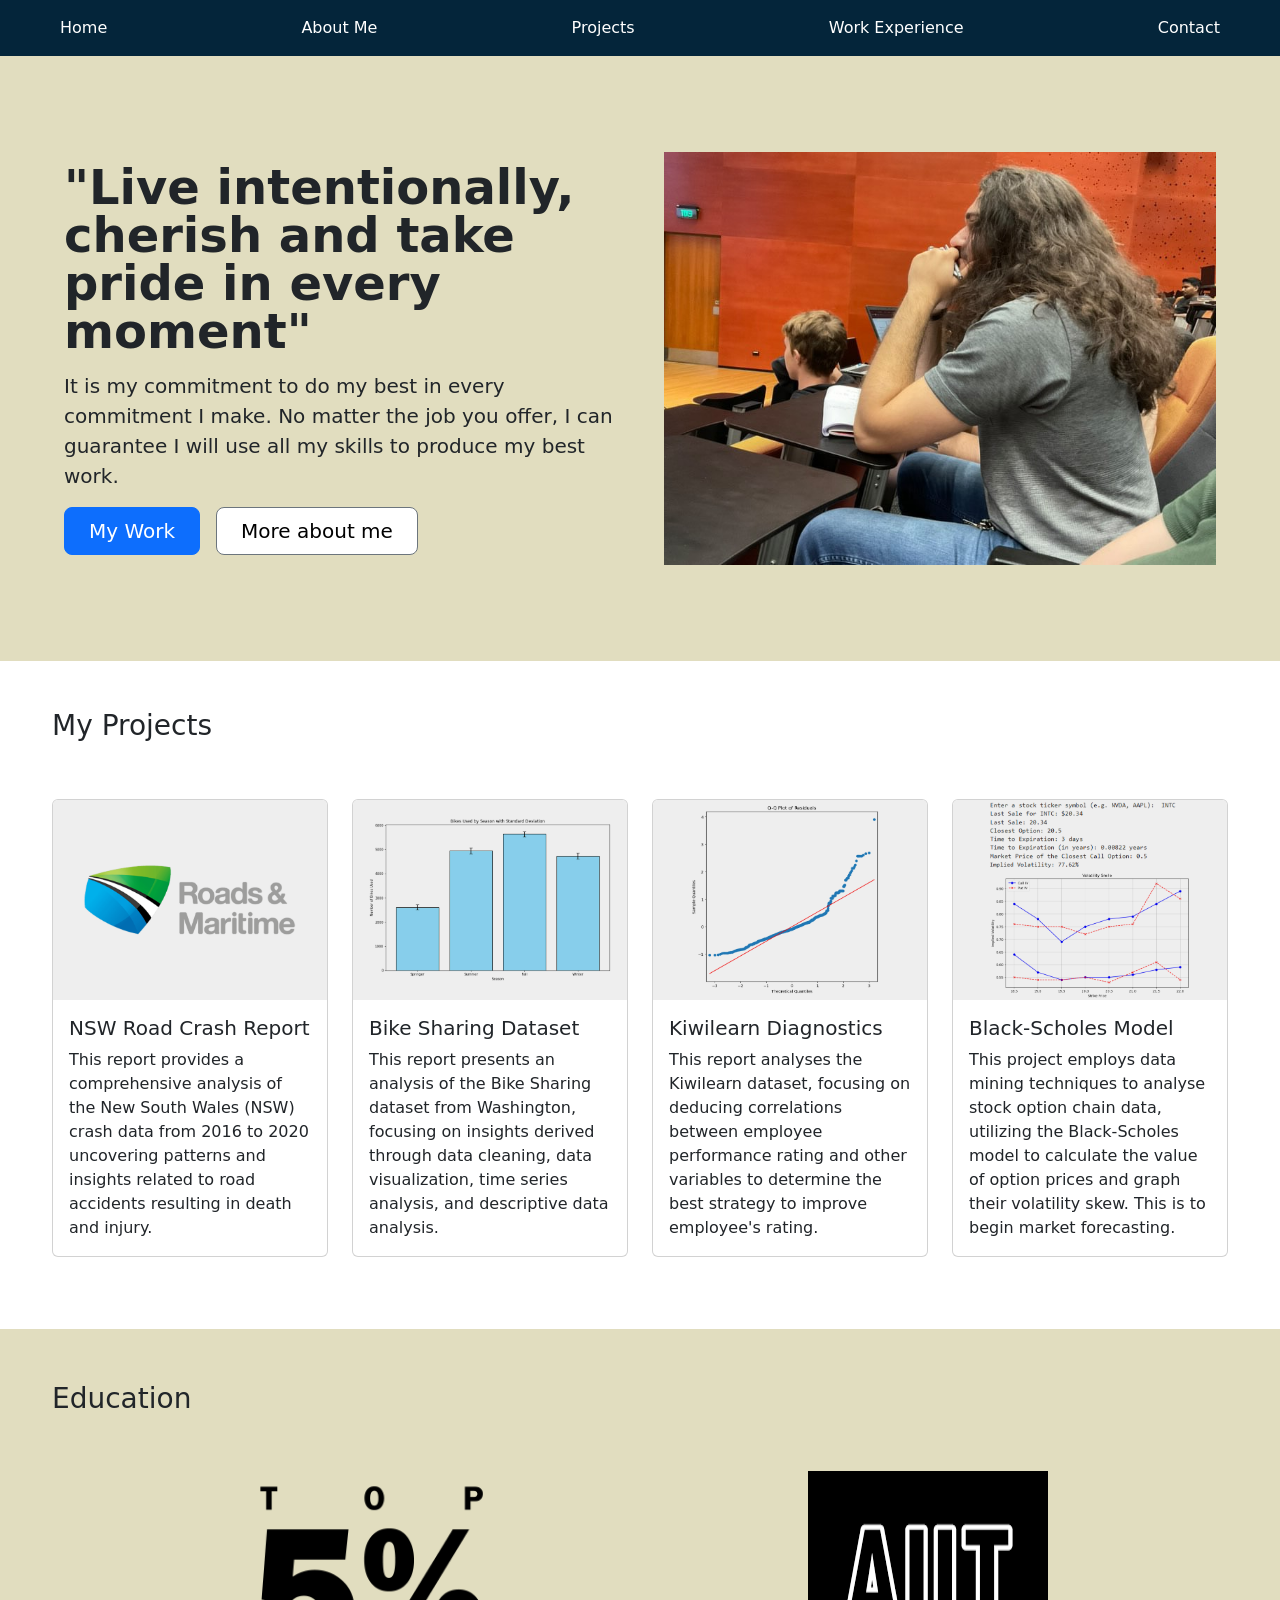
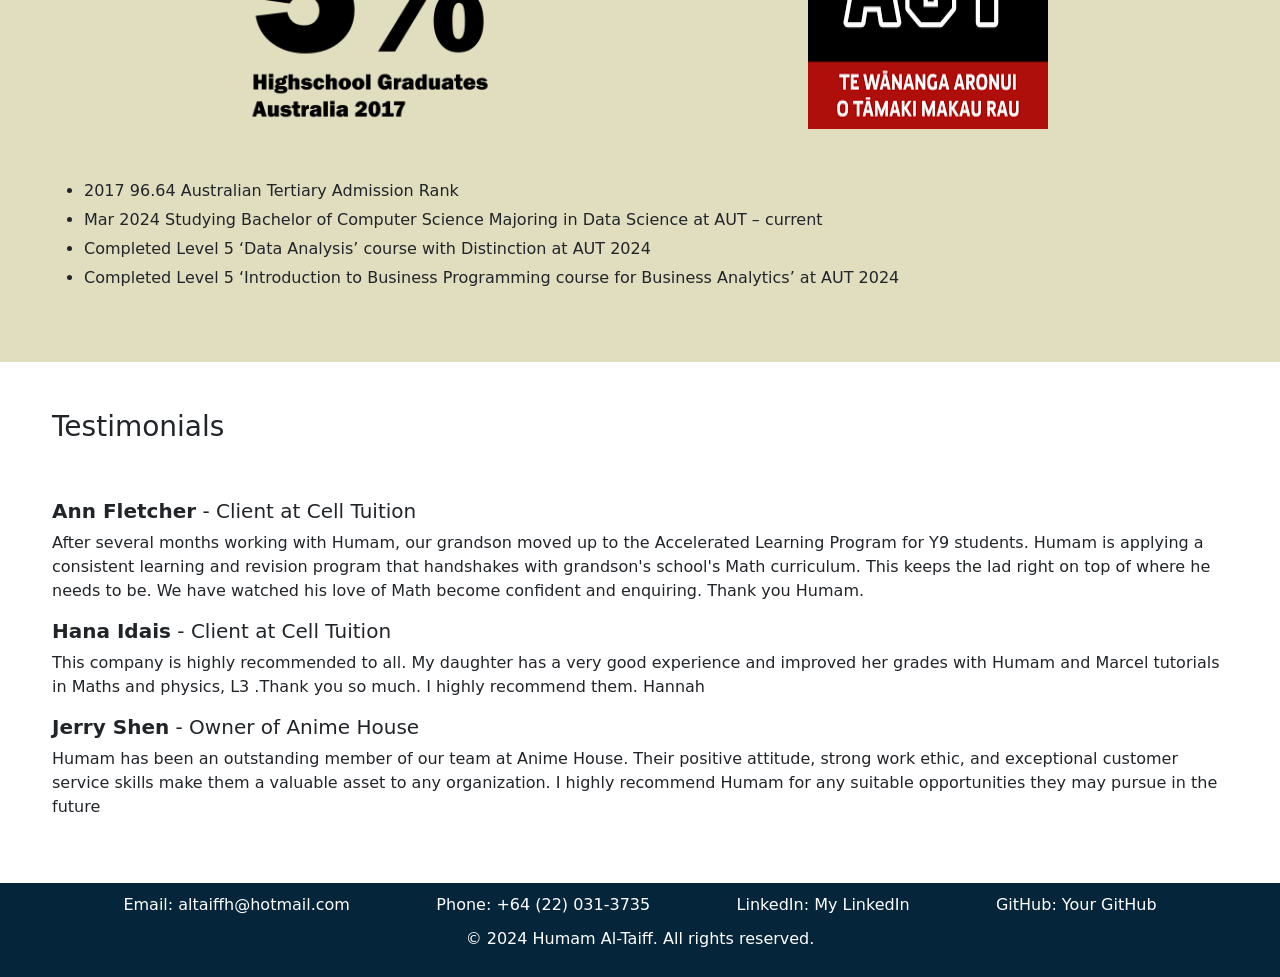
==== index.html @ 02059a43 "Adding Files for Portfolio Web Page" ====
<!DOCTYPE html>
<html>
<head>
    <link rel="stylesheet" href="path/to/bootstrap.css">
    <link href="https://cdn.jsdelivr.net/npm/bootstrap@5.3.0-alpha1/dist/css/bootstrap.min.css" rel="stylesheet">    
    <link rel="stylesheet" href="https://cdn.jsdelivr.net/npm/bootstrap@4.3.1/dist/css/bootstrap.min.css" 
    integrity="sha384-ggOyR0iXCbMQv3Xipma34MD+dH/1fQ784/j6cY/iJTQUOhcWr7x9JvoRxT2MZw1T" crossorigin="anonymous">
    <link href="https://cdn.jsdelivr.net/npm/bootstrap@5.3.0-alpha1/dist/css/bootstrap.min.css" rel="stylesheet">
    <link rel="stylesheet" href="style.css">
    <meta charset="UTF-8" />
    <script src="https://code.jquery.com/jquery-3.3.1.slim.min.js" 
    integrity="sha384-q8i/X+965DzO0rT7abK41JStQIAqVgRVzpbzo5smXKp4YfRvH+8abtTE1Pi6jizo" crossorigin="anonymous">
    </script>
    <script src="https://cdn.jsdelivr.net/npm/popper.js@1.14.7/dist/umd/popper.min.js" 
    integrity="sha384-UO2eT0CpHqdSJQ6hJty5KVphtPhzWj9WO1clHTMGa3JDZwrnQq4sF86dIHNDz0W1" crossorigin="anonymous">
    </script>
    <script src="https://cdn.jsdelivr.net/npm/bootstrap@4.3.1/dist/js/bootstrap.min.js" 
    integrity="sha384-JjSmVgyd0p3pXB1rRibZUAYoIIy6OrQ6VrjIEaFf/nJGzIxFDsf4x0xIM+B07jRM" crossorigin="anonymous">
    </script>
    <style>
      a {
          text-decoration: none;  
          color: inherit;         
      }
      a:hover {
          color: #007bff;         
          text-decoration: none;  
      }

      
  </style>
    <title>Humam Al-Taiff Data Analysis Portfolio</title>
</head>
<body>
    <div id="navbar-placeholder"></div>

    <script>
        fetch('navbar.html')
          .then(response => response.text())  
          .then(data => {
            document.getElementById('navbar-placeholder').innerHTML = data;  
          })
          .catch(error => {
            console.error('There was a problem with the fetch operation:', error);
          });
      </script>      

    <!-- Hero Section -->
     <div class="full-width-section" style="background-color: #e1ddbf;">
      <div class="container col-xxl-8 px-4 py-5">
        <div class="row flex-lg-row-reverse align-items-center g-5 py-5">
          <div class="col-10 col-sm-8 col-lg-6">
            <img src="imgs\me.jpg" class="d-block mx-lg-auto img-fluid" alt="Humam_Al-Taiff" width="700" height="500" loading="lazy">
          </div>
          <div class="col-lg-6">
            <h1 class="display-5 fw-bold lh-1 mb-3">"Live intentionally, cherish and take pride in every moment"</h1>
            <p class="lead">It is my commitment to do my best in every commitment I make. No matter the job you offer, I can guarantee I will use all my skills to produce my best work.</p>
            <div class="d-flex gap-2 justify-content-md-start">
                <button type="button" class="btn btn-primary btn-lg px-4 me-md-2">My Work</button>
                <a href="About Page.html">
                <button type="button" class="btn btn-outline-secondary btn-lg px-4" style="background-color: #ffffff; color: black;" >More about me</button>
                    </a>
              </div>  
          </div>
        </div>
      </div>
    </div>
      <style>
       
        .card-img-top {
            width: 100%;      
            height: 200px;    
            object-fit: cover;
        }
    </style>
    
        <!-- Gallery -->
    <div class="container mt-5 mb-5">
      <div class="row">
        <div class="col-12 mb-5">
          <h3>My Projects</h3>
        </div>
      </div>
        <div class="row">
            <!-- Card 1 -->
            <div class="col-md-3 mb-4">
                <div class="card">
                    <a href="NSW Road Crash Report.html">
                    <img src="imgs\NSW-Roads-Maritime-Services-Logo.png" class="card-img-top" alt=NSW-Roads_Maritime_Services_Logo>
                    </a>
                    <div class="card-body">
                        <a href="NSW Road Crash Report.html">
                        <h5 class="card-title">NSW Road Crash Report</h5>
                        </a>
                        <p class="card-text">This report provides a comprehensive analysis of the New South Wales (NSW) crash data
                             from 2016 to 2020 uncovering patterns and insights related to road accidents resulting in death and injury. </p>
                    </div>
                </div>
            </div>
            <!-- Card 2 -->
            <div class="col-md-3 mb-4">
                <div class="card">
                  <a href="Bike Sharing Dataset.html">
                    <img src="imgs\Bike Sharing Dataset Diagnostics-Fitted.png" class="card-img-top" alt="Bikesharing-dataset">
                  </a>
                    <div class="card-body">
                      <a href="Bike Sharing Dataset.html">
                        <h5 class="card-title">Bike Sharing Dataset</h5>
                      </a>
                        <p class="card-text">This report presents an analysis of the Bike Sharing dataset from Washington, 
                            focusing on insights derived through data cleaning, data visualization, time series analysis, and descriptive data analysis. </p>
                    </div>
                </div>
            </div>
            <!-- Card 3 -->
            <div class="col-md-3 mb-4">
                <div class="card">
                  <a href="Kiwilearn Diagnostics.html">
                    <img src="imgs\Kiwilearn-thumbnail.png" class="card-img-top" alt="Kiwilearn_Regression_Line">
                  </a>
                    <div class="card-body">
                      <a href="Kiwilearn Diagnostics.html">
                        <h5 class="card-title">Kiwilearn Diagnostics</h5>
                      </a>
                        <p class="card-text">This report analyses the Kiwilearn dataset, focusing on deducing correlations between 
                            employee performance rating and other variables to determine the best strategy to improve employee's rating.</p>
                    </div>
                </div>
            </div>
            <!-- Card 4 -->
            <div class="col-md-3 mb-4">
                <div class="card">
                    <a href="Black_Scholes Model.html">
                    <img src="imgs\BSM thumbnail.png" class="card-img-top" alt="Black_Scholes_Model_Calculator_Thumbnail">
                    </a>
                    <div class="card-body">
                        <a href="Black_Scholes Model.html">
                        <h5 class="card-title">Black-Scholes Model</h5>
                        </a>
                        <p class="card-text">This project employs data mining techniques to analyse stock option chain data, 
                            utilizing the Black-Scholes model to calculate the value of option prices and graph their volatility skew. This is to begin market forecasting.</p>
                    </div>
                </div>
            </div>
        </div>
    </div>
    <div>
        <div>
        </div>
    </div>
    <div class="full-width-section" style="background-color: #e1ddbf; padding-top: 5px; padding-bottom: 5px;">
    <div class="container mt-5 mb-5 ">
        <div class="row mb-3 mt-10">
          <div class="col-12 text-start">
            <h3>Education</h3>
          </div>
        </div>
        <div class="row m-5">
            <div class="col-md-6 d-flex justify-content-center">
              <img src="imgs\Achievement-1.png" class="square-image w-50" alt="Top 5% in Australia Highschool Achievement 2017">
            </div>
            <div class="col-md-6 d-flex justify-content-center pl-5">
              <img src="imgs\AUT_Logo.png" class="square-image w-50" alt="AUT_logo">
            </div>
          </div>
        <div class="row mt-5 mb-5">
          <div class="col-12">
            <ul style="line-height: 1.8;">
              <li>2017 96.64 Australian Tertiary Admission Rank</li>
              <li>Mar 2024 Studying Bachelor of Computer Science Majoring in Data Science at AUT – current</li>
              <li>Completed Level 5 ‘Data Analysis’ course with Distinction at AUT 2024 </li>
              <li>Completed Level 5 ‘Introduction to Business Programming course for Business Analytics’ at AUT 2024 </li>
            </ul>
          </div>
        </div>
      </div>
      </div>
      <div class="container mt-5 mb-5 ">
        <div class="row mt-5 mb-5">
          <div class="col-12">
            <h3>Testimonials</h3>
          </div>
        </div>
        <div class="row">
            <div class="col-12">
              <h5><b>Ann Fletcher</b> - Client at Cell Tuition</h5>
              <p>After several months working with Humam, our grandson moved up to the Accelerated Learning 
                Program for Y9 students.  Humam is applying a consistent learning and revision program that 
                handshakes with grandson's school's Math curriculum.  This keeps the lad right on top of where he needs to be.  
                We have watched his love of Math become confident and enquiring.  Thank you Humam.</p>
            </div>
        </div>
        <div class="row">
          <div class="col-12">
            <h5><b>Hana Idais</b> - Client at Cell Tuition</h5>
            <p>This company is highly recommended to all. 
              My daughter has a very good experience and improved her grades with Humam and Marcel tutorials in Maths and physics, 
              L3 .Thank you so much. I highly recommend them. Hannah</p>
          </div>
        </div>
        <div class="row">
          <div class="col-12">
            <h5><b>Jerry Shen</b> - Owner of Anime House</h5>
            <p>Humam has been an outstanding member of our team at Anime
              House. Their positive attitude, strong work ethic, and exceptional customer
              service skills make them a valuable asset to any organization. I highly
              recommend Humam for any suitable opportunities they may pursue in the
              future</p>
          </div>
        </div>
      </div>
      <script src="https://cdn.jsdelivr.net/npm/bootstrap@5.3.0-alpha1/dist/js/bootstrap.bundle.min.js"></script>
      <div id="footer-placeholder"></div>

      <script src="footer.js"></script>
      <script>

      fetch('footer.html')
        .then(response => {
          if (!response.ok) {
            throw new Error('Network response was not ok');
          }
          return response.text();
        })
        .then(data => {
          document.getElementById('footer-placeholder').innerHTML = data;
        })
        .catch(error => {
          console.error('There was a problem with fetching the footer:', error);
        });
      </script>
</body>
</html>
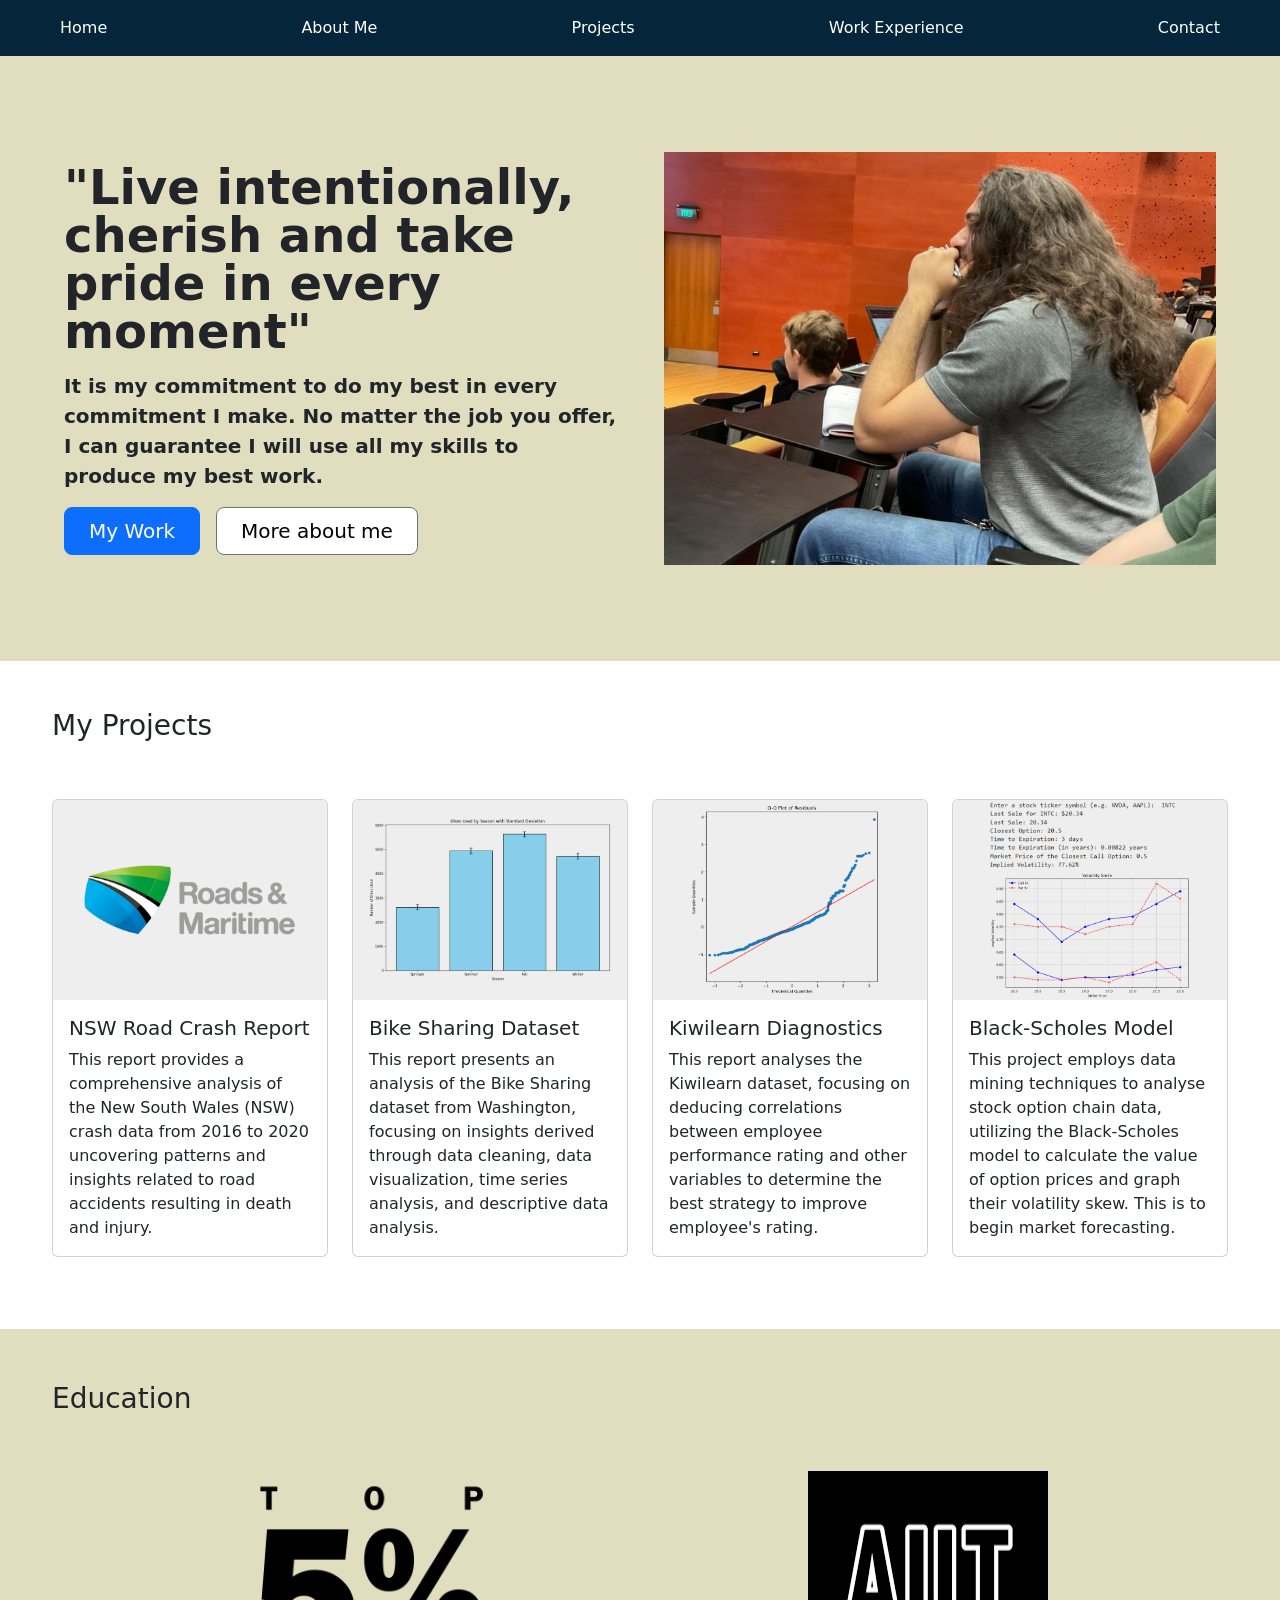
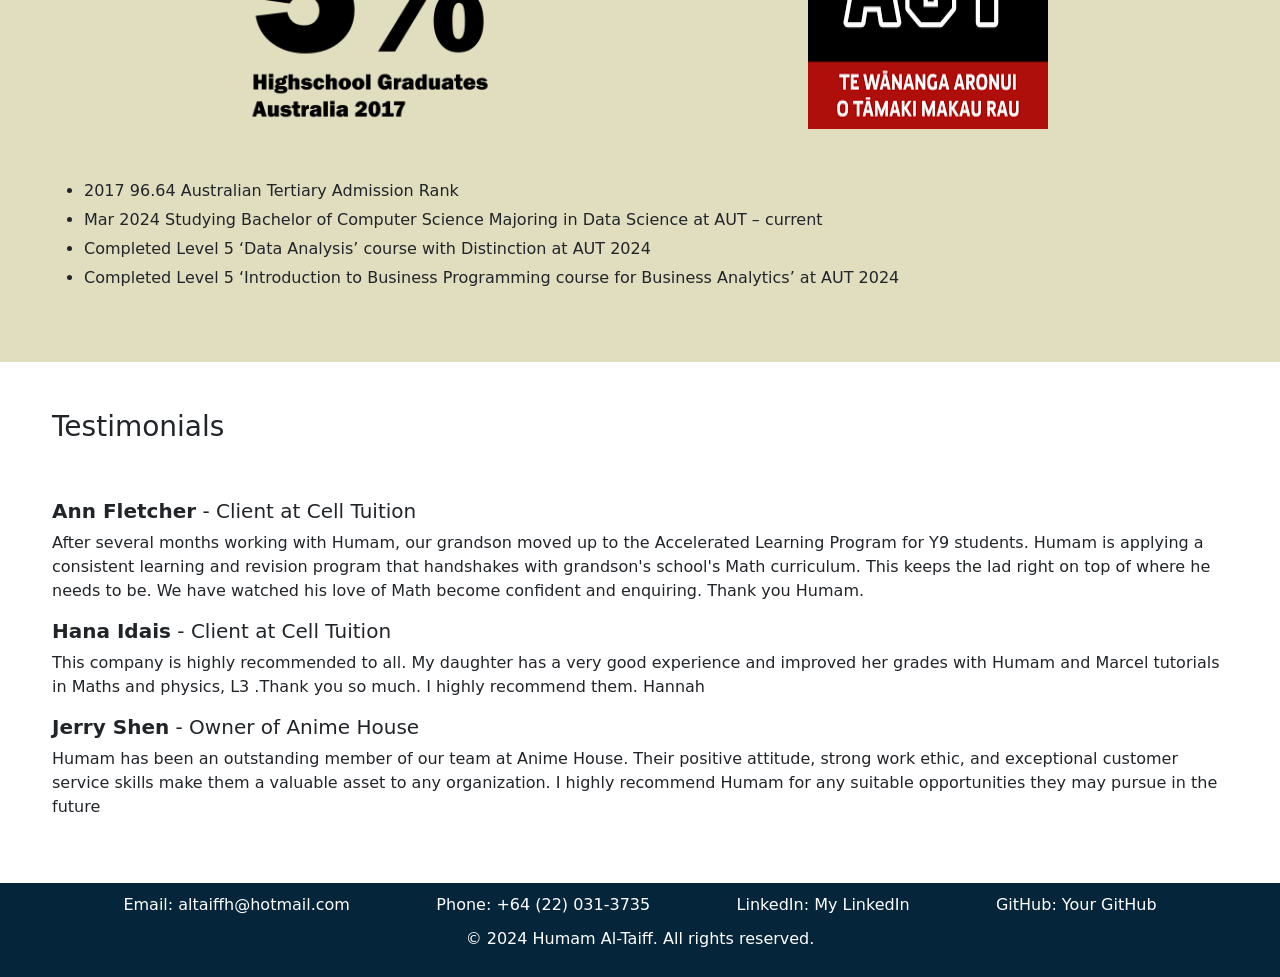
==== commit e79f7320: "index.html" ====
--- a/index.html
+++ b/index.html
@@ -45,7 +45,7 @@
           });
       </script>      
 
-    <!-- Hero Section -->
+    
      <div class="full-width-section" style="background-color: #e1ddbf;">
       <div class="container col-xxl-8 px-4 py-5">
         <div class="row flex-lg-row-reverse align-items-center g-5 py-5">
@@ -54,7 +54,7 @@
           </div>
           <div class="col-lg-6">
             <h1 class="display-5 fw-bold lh-1 mb-3">"Live intentionally, cherish and take pride in every moment"</h1>
-            <p class="lead">It is my commitment to do my best in every commitment I make. No matter the job you offer, I can guarantee I will use all my skills to produce my best work.</p>
+            <p class="lead" style="font-weight: 600;">It is my commitment to do my best in every commitment I make. No matter the job you offer, I can guarantee I will use all my skills to produce my best work.</p>
             <div class="d-flex gap-2 justify-content-md-start">
                 <button type="button" class="btn btn-primary btn-lg px-4 me-md-2">My Work</button>
                 <a href="About Page.html">
@@ -82,7 +82,7 @@
         </div>
       </div>
         <div class="row">
-            <!-- Card 1 -->
+            
             <div class="col-md-3 mb-4">
                 <div class="card">
                     <a href="NSW Road Crash Report.html">
@@ -97,7 +97,7 @@
                     </div>
                 </div>
             </div>
-            <!-- Card 2 -->
+            
             <div class="col-md-3 mb-4">
                 <div class="card">
                   <a href="Bike Sharing Dataset.html">
@@ -112,7 +112,7 @@
                     </div>
                 </div>
             </div>
-            <!-- Card 3 -->
+            
             <div class="col-md-3 mb-4">
                 <div class="card">
                   <a href="Kiwilearn Diagnostics.html">
@@ -127,7 +127,7 @@
                     </div>
                 </div>
             </div>
-            <!-- Card 4 -->
+            
             <div class="col-md-3 mb-4">
                 <div class="card">
                     <a href="Black_Scholes Model.html">
@@ -230,4 +230,4 @@
         });
       </script>
 </body>
-</html>+</html>
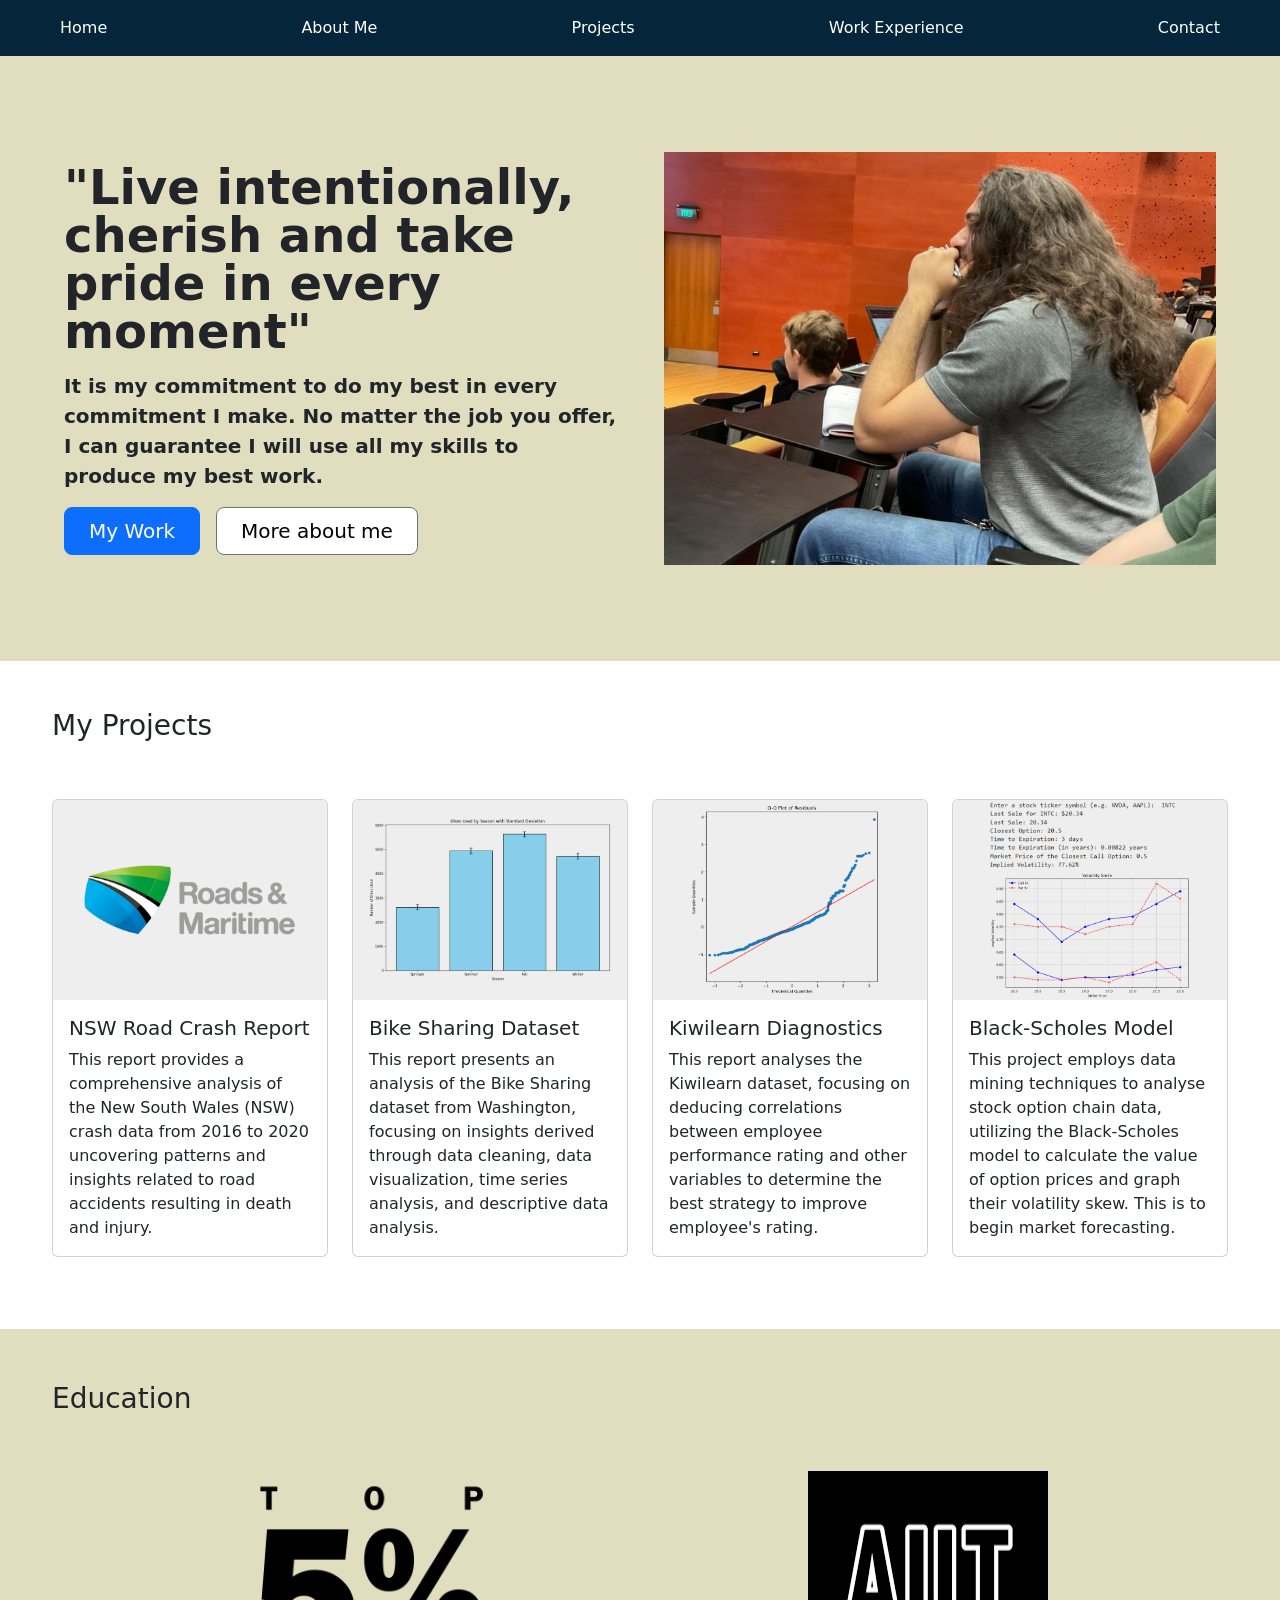
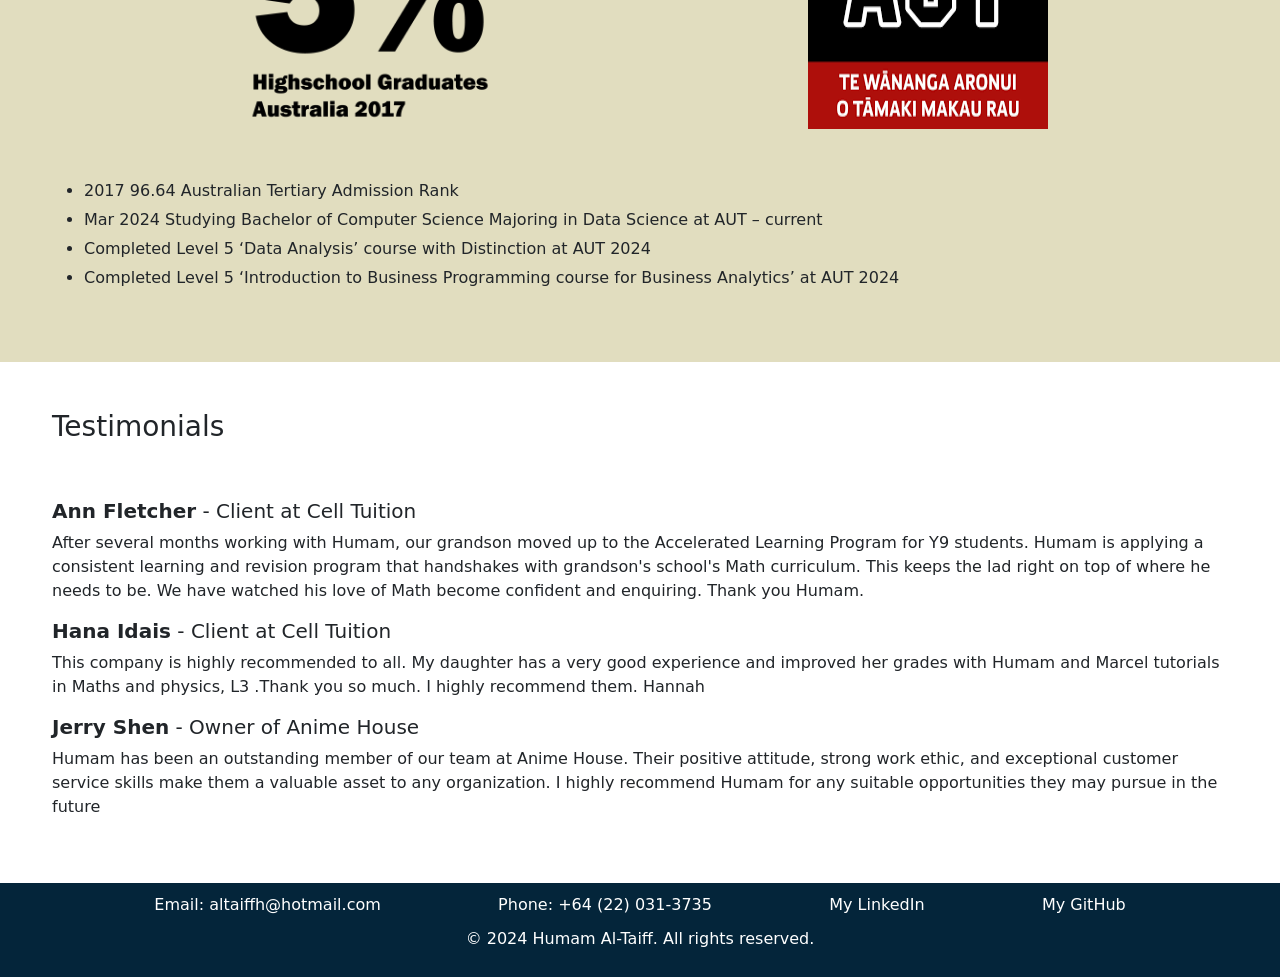
==== commit 96bfbf80: "Update index.html" ====
--- a/index.html
+++ b/index.html
@@ -45,7 +45,7 @@
           });
       </script>      
 
-    
+    <!-- Hero Section -->
      <div class="full-width-section" style="background-color: #e1ddbf;">
       <div class="container col-xxl-8 px-4 py-5">
         <div class="row flex-lg-row-reverse align-items-center g-5 py-5">
@@ -82,7 +82,7 @@
         </div>
       </div>
         <div class="row">
-            
+            <!-- Card 1 -->
             <div class="col-md-3 mb-4">
                 <div class="card">
                     <a href="NSW Road Crash Report.html">
@@ -97,7 +97,7 @@
                     </div>
                 </div>
             </div>
-            
+            <!-- Card 2 -->
             <div class="col-md-3 mb-4">
                 <div class="card">
                   <a href="Bike Sharing Dataset.html">
@@ -112,7 +112,7 @@
                     </div>
                 </div>
             </div>
-            
+            <!-- Card 3 -->
             <div class="col-md-3 mb-4">
                 <div class="card">
                   <a href="Kiwilearn Diagnostics.html">
@@ -127,7 +127,7 @@
                     </div>
                 </div>
             </div>
-            
+            <!-- Card 4 -->
             <div class="col-md-3 mb-4">
                 <div class="card">
                     <a href="Black_Scholes Model.html">
@@ -230,4 +230,4 @@
         });
       </script>
 </body>
-</html>
+</html>
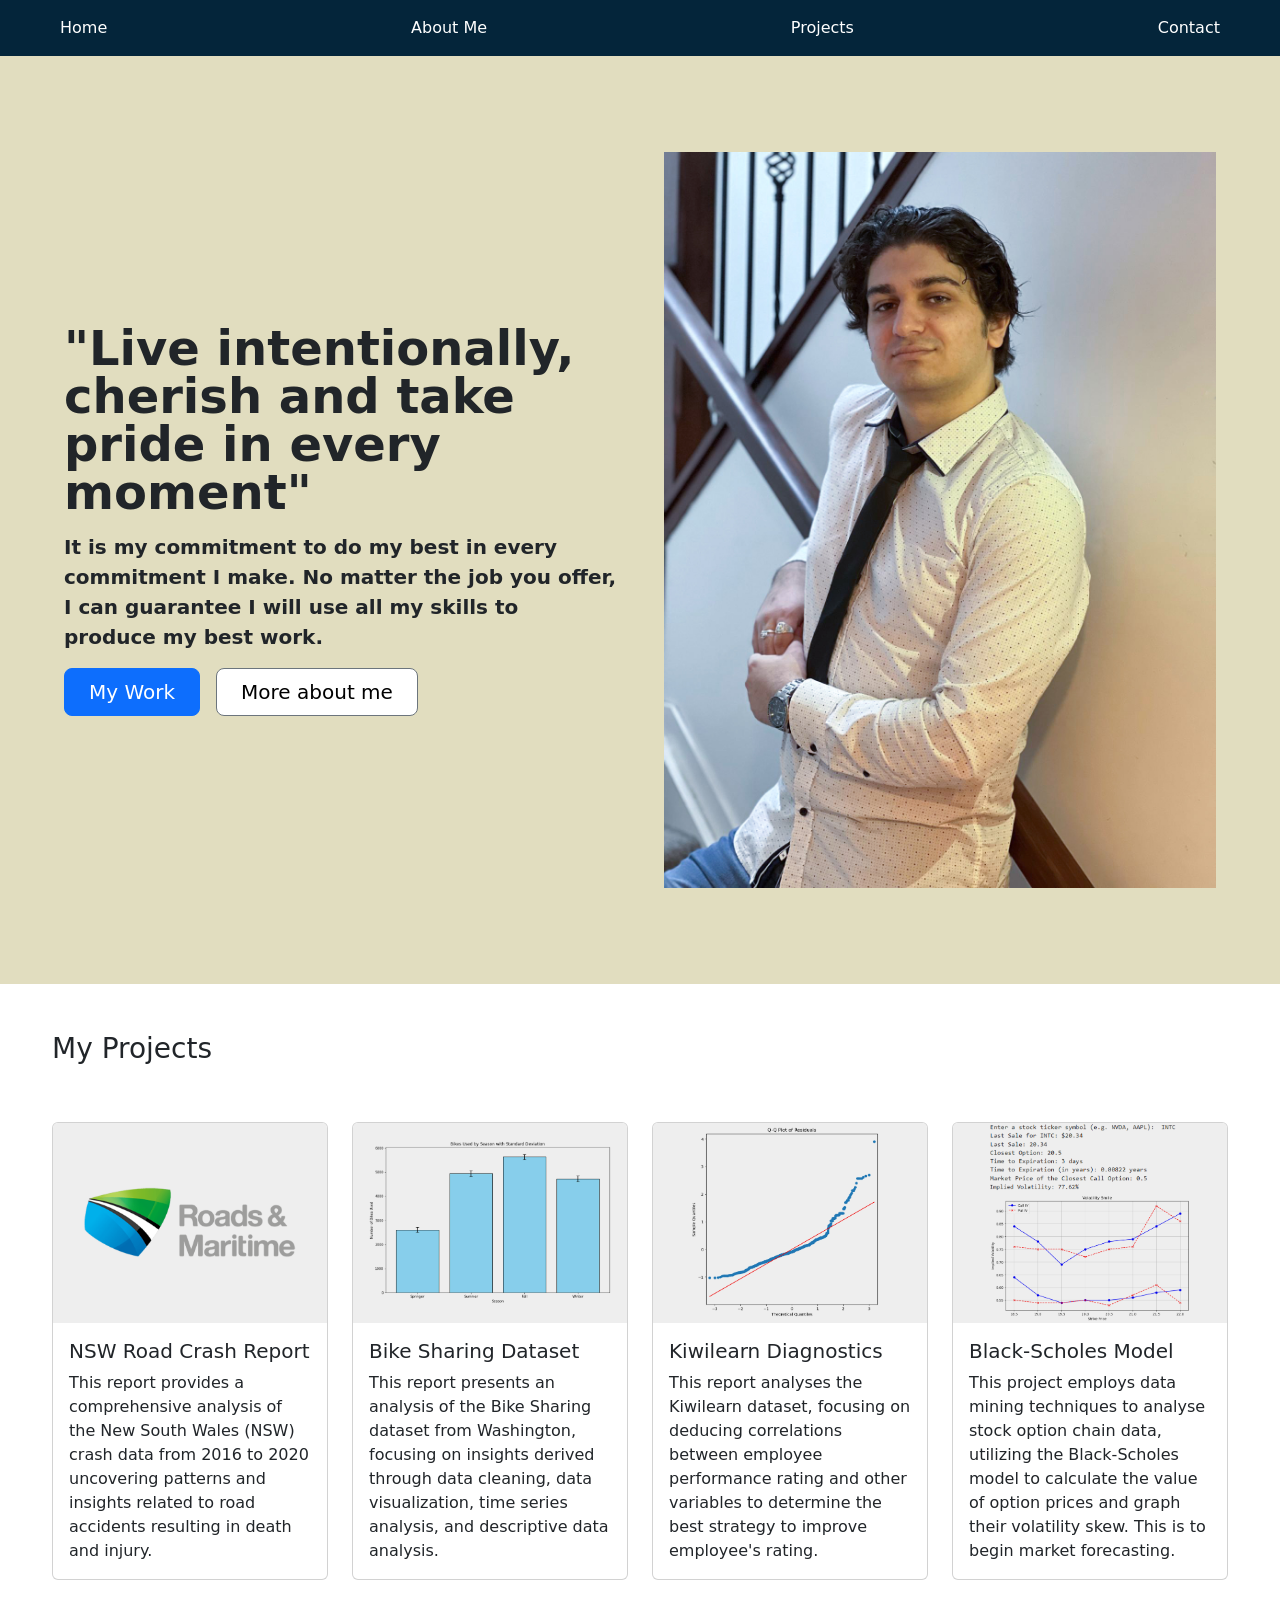
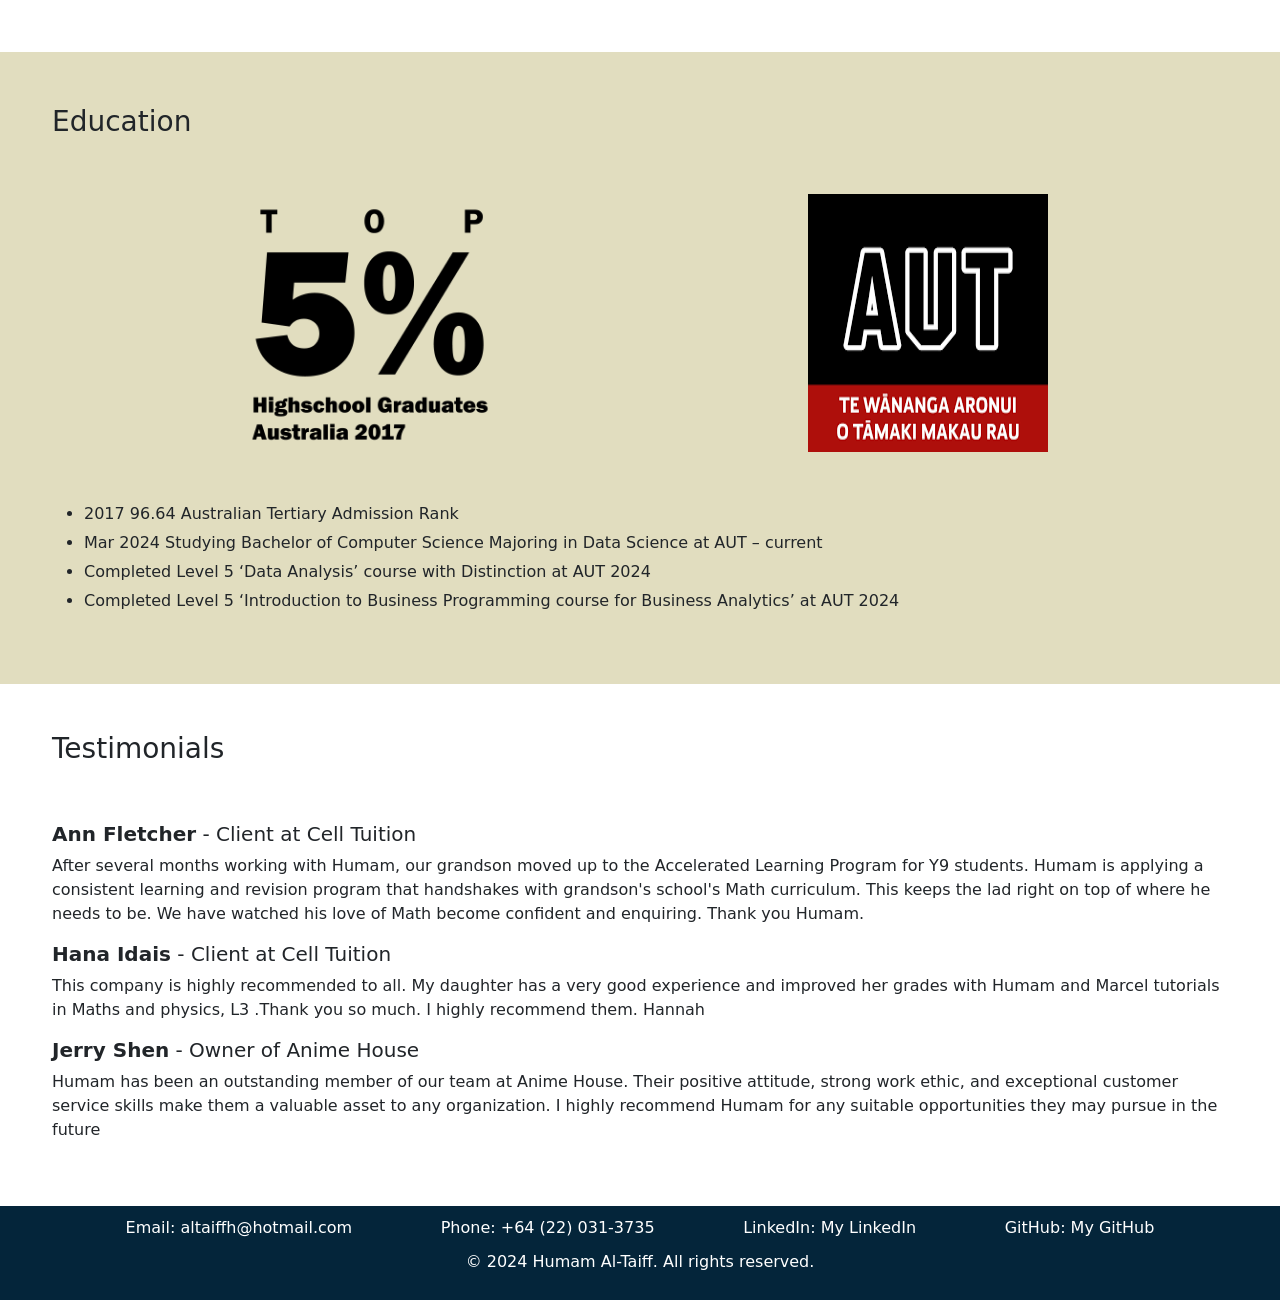
==== commit 76f8bd7e: "Update index.html" ====
--- a/index.html
+++ b/index.html
@@ -50,7 +50,7 @@
       <div class="container col-xxl-8 px-4 py-5">
         <div class="row flex-lg-row-reverse align-items-center g-5 py-5">
           <div class="col-10 col-sm-8 col-lg-6">
-            <img src="imgs\me.jpg" class="d-block mx-lg-auto img-fluid" alt="Humam_Al-Taiff" width="700" height="500" loading="lazy">
+            <img src="2025-1 Edited.jpg" class="d-block mx-lg-auto img-fluid" alt="Humam_Al-Taiff" width="700" height="500" loading="lazy">
           </div>
           <div class="col-lg-6">
             <h1 class="display-5 fw-bold lh-1 mb-3">"Live intentionally, cherish and take pride in every moment"</h1>
@@ -230,4 +230,4 @@
         });
       </script>
 </body>
-</html>+</html>
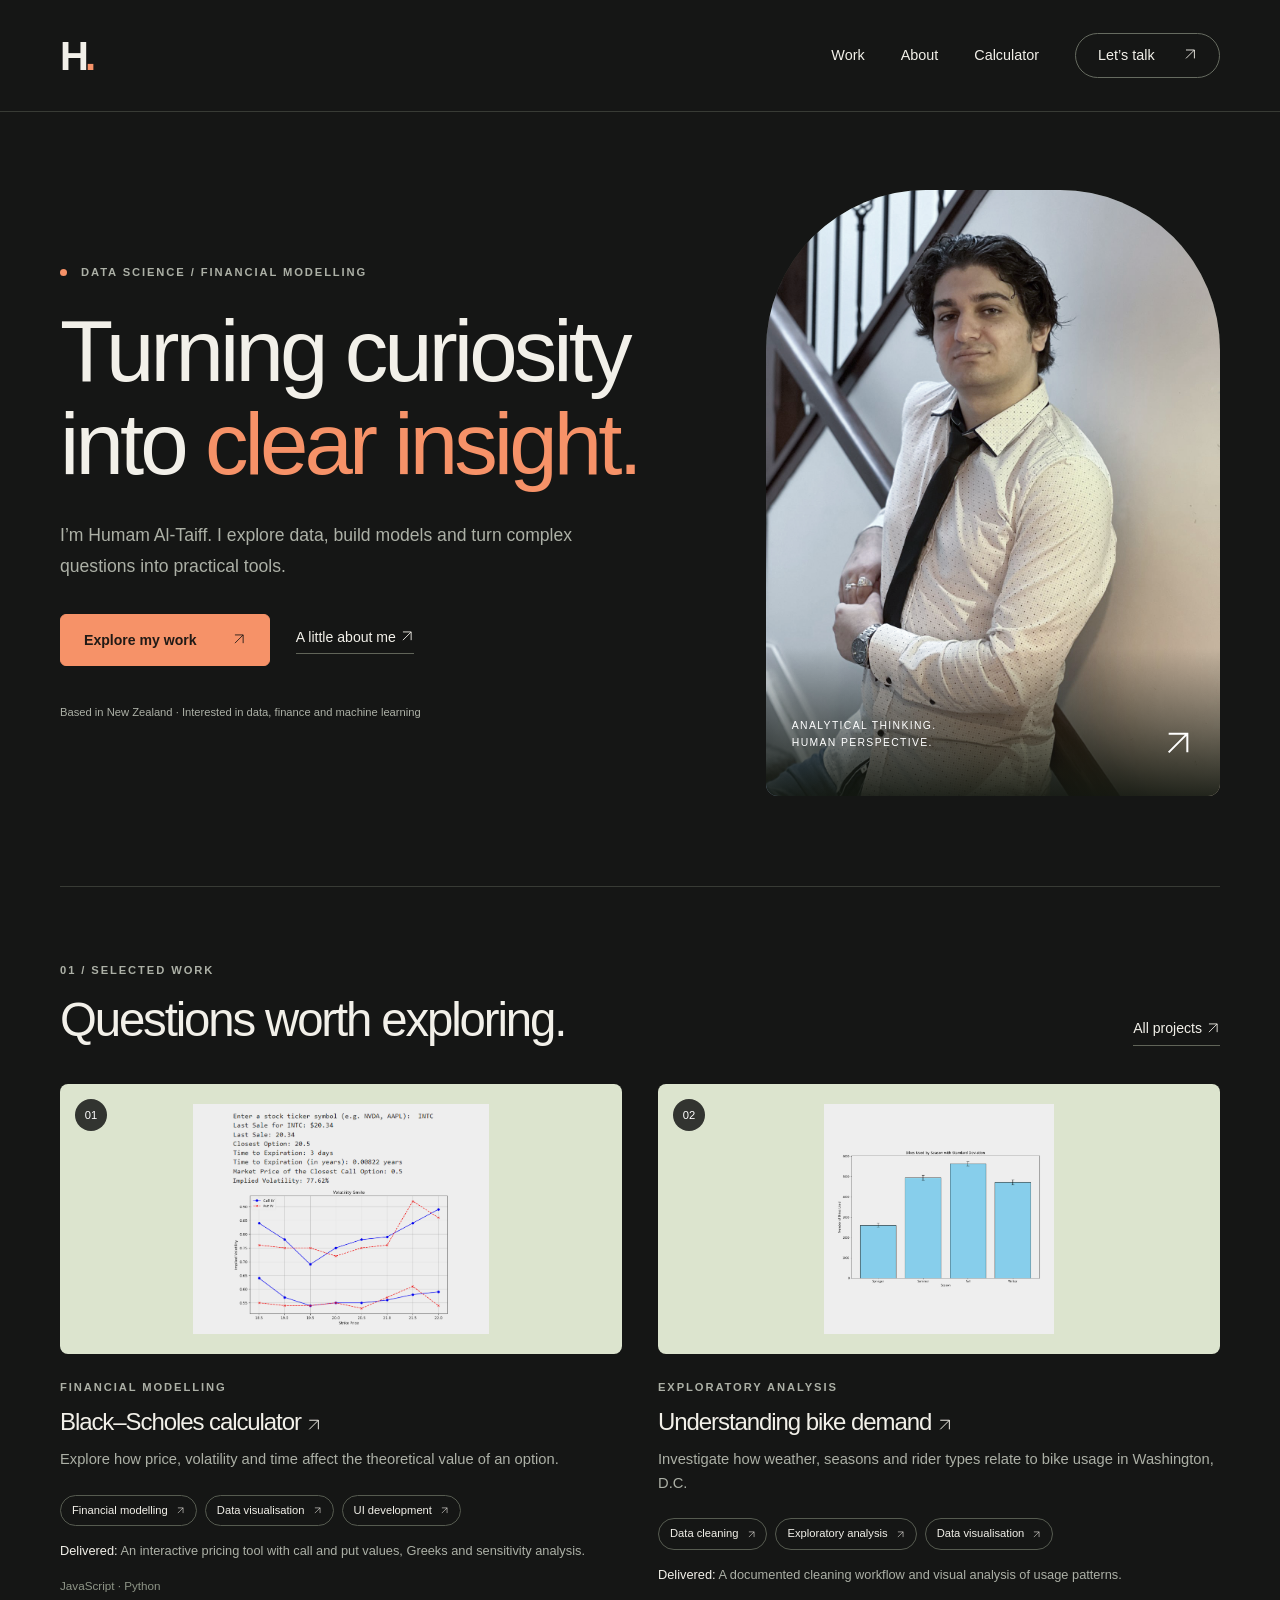
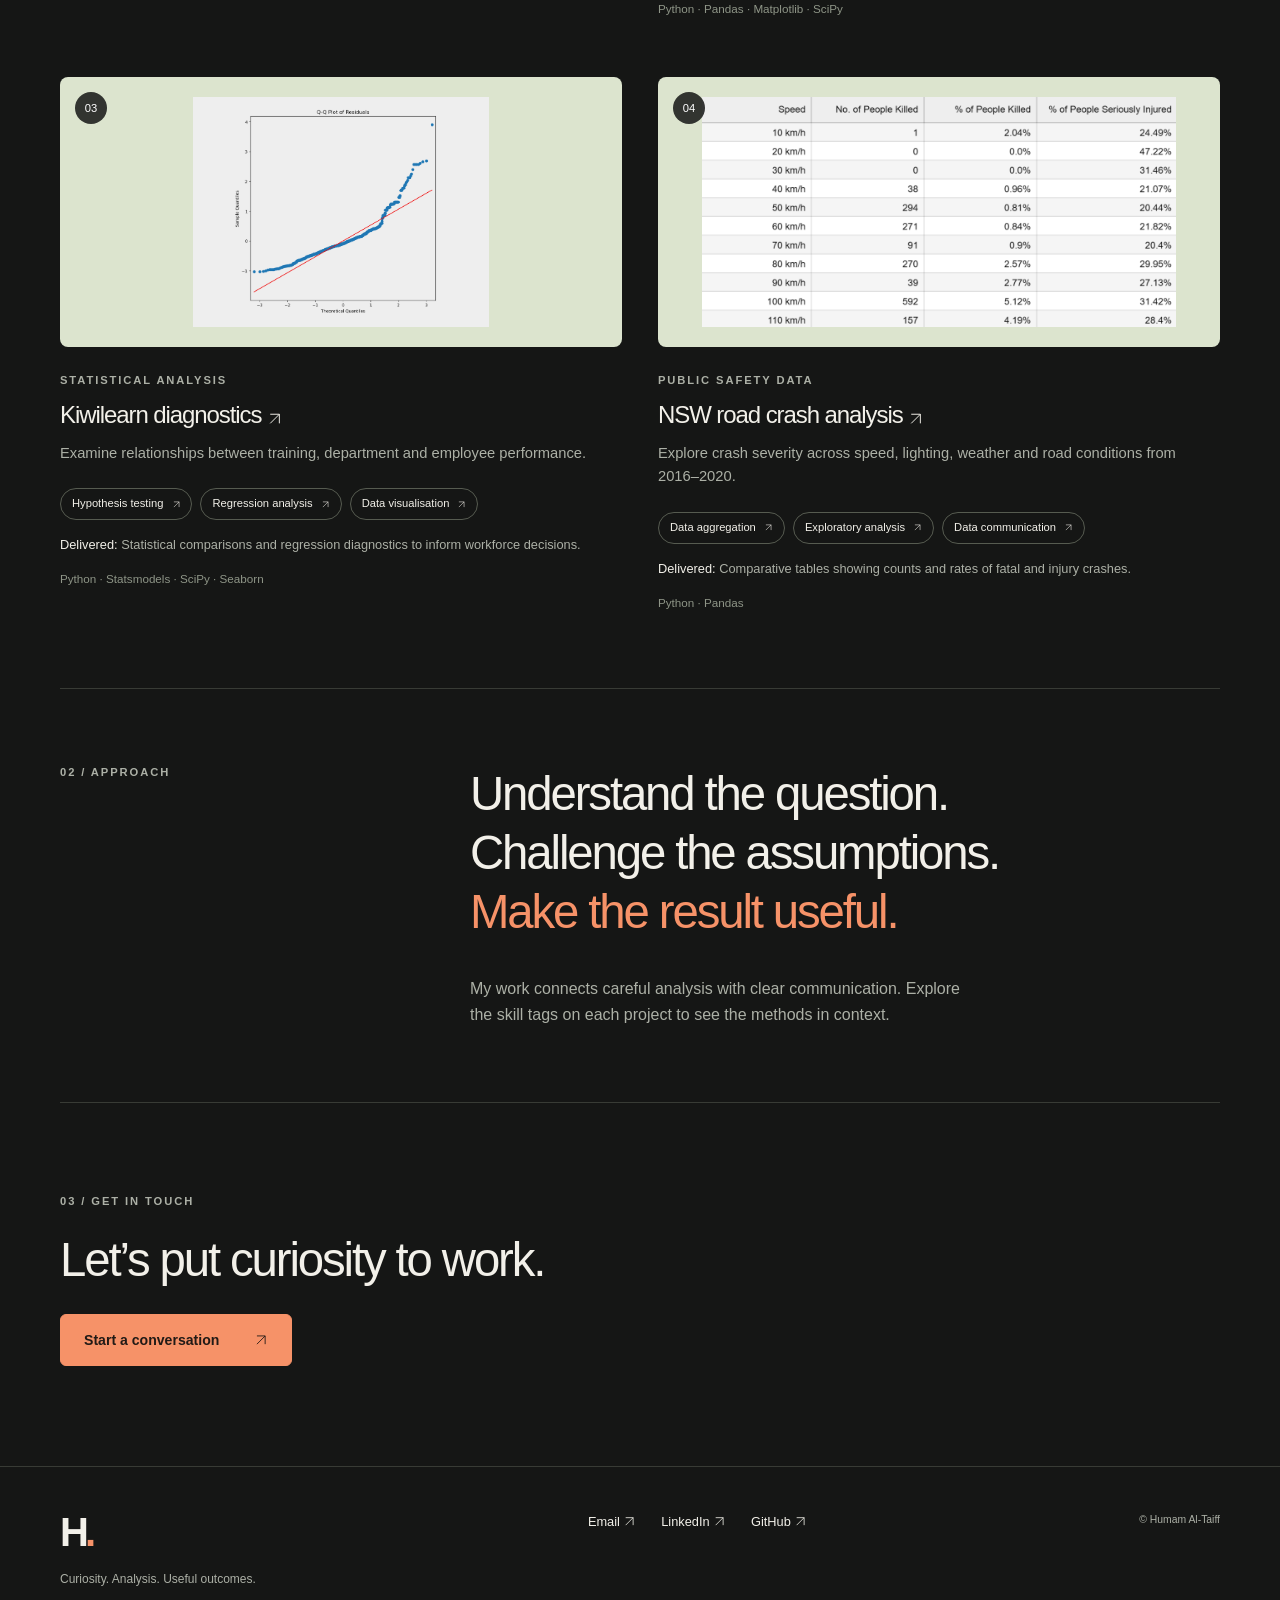
==== commit e6d58e33: "Redesign portfolio and add interactive Black–Scholes calculator" ====
--- a/index.html
+++ b/index.html
@@ -1,233 +1,270 @@
-<!DOCTYPE html>
-<html>
+<!doctype html>
+<html lang="en">
 <head>
-    <link rel="stylesheet" href="path/to/bootstrap.css">
-    <link href="https://cdn.jsdelivr.net/npm/bootstrap@5.3.0-alpha1/dist/css/bootstrap.min.css" rel="stylesheet">    
-    <link rel="stylesheet" href="https://cdn.jsdelivr.net/npm/bootstrap@4.3.1/dist/css/bootstrap.min.css" 
-    integrity="sha384-ggOyR0iXCbMQv3Xipma34MD+dH/1fQ784/j6cY/iJTQUOhcWr7x9JvoRxT2MZw1T" crossorigin="anonymous">
-    <link href="https://cdn.jsdelivr.net/npm/bootstrap@5.3.0-alpha1/dist/css/bootstrap.min.css" rel="stylesheet">
-    <link rel="stylesheet" href="style.css">
-    <meta charset="UTF-8" />
-    <script src="https://code.jquery.com/jquery-3.3.1.slim.min.js" 
-    integrity="sha384-q8i/X+965DzO0rT7abK41JStQIAqVgRVzpbzo5smXKp4YfRvH+8abtTE1Pi6jizo" crossorigin="anonymous">
-    </script>
-    <script src="https://cdn.jsdelivr.net/npm/popper.js@1.14.7/dist/umd/popper.min.js" 
-    integrity="sha384-UO2eT0CpHqdSJQ6hJty5KVphtPhzWj9WO1clHTMGa3JDZwrnQq4sF86dIHNDz0W1" crossorigin="anonymous">
-    </script>
-    <script src="https://cdn.jsdelivr.net/npm/bootstrap@4.3.1/dist/js/bootstrap.min.js" 
-    integrity="sha384-JjSmVgyd0p3pXB1rRibZUAYoIIy6OrQ6VrjIEaFf/nJGzIxFDsf4x0xIM+B07jRM" crossorigin="anonymous">
-    </script>
-    <style>
-      a {
-          text-decoration: none;  
-          color: inherit;         
-      }
-      a:hover {
-          color: #007bff;         
-          text-decoration: none;  
-      }
-
-      
-  </style>
-    <title>Humam Al-Taiff Data Analysis Portfolio</title>
+<meta charset="utf-8">
+<meta name="viewport" content="width=device-width, initial-scale=1">
+<meta name="description" content="Data science &amp; financial modelling — Humam Al-Taiff’s data science portfolio.">
+<meta name="theme-color" content="#151615">
+<title>Data science &amp; financial modelling | Humam Al-Taiff</title>
+<link rel="stylesheet" href="assets/site.css">
 </head>
 <body>
-    <div id="navbar-placeholder"></div>
-
-    <script>
-        fetch('navbar.html')
-          .then(response => response.text())  
-          .then(data => {
-            document.getElementById('navbar-placeholder').innerHTML = data;  
-          })
-          .catch(error => {
-            console.error('There was a problem with the fetch operation:', error);
-          });
-      </script>      
-
-    <!-- Hero Section -->
-     <div class="full-width-section" style="background-color: #e1ddbf;">
-      <div class="container col-xxl-8 px-4 py-5">
-        <div class="row flex-lg-row-reverse align-items-center g-5 py-5">
-          <div class="col-10 col-sm-8 col-lg-6">
-            <img src="2025-1 Edited.jpg" class="d-block mx-lg-auto img-fluid" alt="Humam_Al-Taiff" width="700" height="500" loading="lazy">
-          </div>
-          <div class="col-lg-6">
-            <h1 class="display-5 fw-bold lh-1 mb-3">"Live intentionally, cherish and take pride in every moment"</h1>
-            <p class="lead" style="font-weight: 600;">It is my commitment to do my best in every commitment I make. No matter the job you offer, I can guarantee I will use all my skills to produce my best work.</p>
-            <div class="d-flex gap-2 justify-content-md-start">
-                <button type="button" class="btn btn-primary btn-lg px-4 me-md-2">My Work</button>
-                <a href="About Page.html">
-                <button type="button" class="btn btn-outline-secondary btn-lg px-4" style="background-color: #ffffff; color: black;" >More about me</button>
-                    </a>
-              </div>  
-          </div>
-        </div>
-      </div>
-    </div>
-      <style>
-       
-        .card-img-top {
-            width: 100%;      
-            height: 200px;    
-            object-fit: cover;
-        }
-    </style>
-    
-        <!-- Gallery -->
-    <div class="container mt-5 mb-5">
-      <div class="row">
-        <div class="col-12 mb-5">
-          <h3>My Projects</h3>
-        </div>
-      </div>
-        <div class="row">
-            <!-- Card 1 -->
-            <div class="col-md-3 mb-4">
-                <div class="card">
-                    <a href="NSW Road Crash Report.html">
-                    <img src="imgs\NSW-Roads-Maritime-Services-Logo.png" class="card-img-top" alt=NSW-Roads_Maritime_Services_Logo>
-                    </a>
-                    <div class="card-body">
-                        <a href="NSW Road Crash Report.html">
-                        <h5 class="card-title">NSW Road Crash Report</h5>
-                        </a>
-                        <p class="card-text">This report provides a comprehensive analysis of the New South Wales (NSW) crash data
-                             from 2016 to 2020 uncovering patterns and insights related to road accidents resulting in death and injury. </p>
-                    </div>
-                </div>
-            </div>
-            <!-- Card 2 -->
-            <div class="col-md-3 mb-4">
-                <div class="card">
-                  <a href="Bike Sharing Dataset.html">
-                    <img src="imgs\Bike Sharing Dataset Diagnostics-Fitted.png" class="card-img-top" alt="Bikesharing-dataset">
-                  </a>
-                    <div class="card-body">
-                      <a href="Bike Sharing Dataset.html">
-                        <h5 class="card-title">Bike Sharing Dataset</h5>
-                      </a>
-                        <p class="card-text">This report presents an analysis of the Bike Sharing dataset from Washington, 
-                            focusing on insights derived through data cleaning, data visualization, time series analysis, and descriptive data analysis. </p>
-                    </div>
-                </div>
-            </div>
-            <!-- Card 3 -->
-            <div class="col-md-3 mb-4">
-                <div class="card">
-                  <a href="Kiwilearn Diagnostics.html">
-                    <img src="imgs\Kiwilearn-thumbnail.png" class="card-img-top" alt="Kiwilearn_Regression_Line">
-                  </a>
-                    <div class="card-body">
-                      <a href="Kiwilearn Diagnostics.html">
-                        <h5 class="card-title">Kiwilearn Diagnostics</h5>
-                      </a>
-                        <p class="card-text">This report analyses the Kiwilearn dataset, focusing on deducing correlations between 
-                            employee performance rating and other variables to determine the best strategy to improve employee's rating.</p>
-                    </div>
-                </div>
-            </div>
-            <!-- Card 4 -->
-            <div class="col-md-3 mb-4">
-                <div class="card">
-                    <a href="Black_Scholes Model.html">
-                    <img src="imgs\BSM thumbnail.png" class="card-img-top" alt="Black_Scholes_Model_Calculator_Thumbnail">
-                    </a>
-                    <div class="card-body">
-                        <a href="Black_Scholes Model.html">
-                        <h5 class="card-title">Black-Scholes Model</h5>
-                        </a>
-                        <p class="card-text">This project employs data mining techniques to analyse stock option chain data, 
-                            utilizing the Black-Scholes model to calculate the value of option prices and graph their volatility skew. This is to begin market forecasting.</p>
-                    </div>
-                </div>
-            </div>
-        </div>
-    </div>
-    <div>
-        <div>
-        </div>
-    </div>
-    <div class="full-width-section" style="background-color: #e1ddbf; padding-top: 5px; padding-bottom: 5px;">
-    <div class="container mt-5 mb-5 ">
-        <div class="row mb-3 mt-10">
-          <div class="col-12 text-start">
-            <h3>Education</h3>
-          </div>
-        </div>
-        <div class="row m-5">
-            <div class="col-md-6 d-flex justify-content-center">
-              <img src="imgs\Achievement-1.png" class="square-image w-50" alt="Top 5% in Australia Highschool Achievement 2017">
-            </div>
-            <div class="col-md-6 d-flex justify-content-center pl-5">
-              <img src="imgs\AUT_Logo.png" class="square-image w-50" alt="AUT_logo">
-            </div>
-          </div>
-        <div class="row mt-5 mb-5">
-          <div class="col-12">
-            <ul style="line-height: 1.8;">
-              <li>2017 96.64 Australian Tertiary Admission Rank</li>
-              <li>Mar 2024 Studying Bachelor of Computer Science Majoring in Data Science at AUT – current</li>
-              <li>Completed Level 5 ‘Data Analysis’ course with Distinction at AUT 2024 </li>
-              <li>Completed Level 5 ‘Introduction to Business Programming course for Business Analytics’ at AUT 2024 </li>
-            </ul>
-          </div>
-        </div>
-      </div>
-      </div>
-      <div class="container mt-5 mb-5 ">
-        <div class="row mt-5 mb-5">
-          <div class="col-12">
-            <h3>Testimonials</h3>
-          </div>
-        </div>
-        <div class="row">
-            <div class="col-12">
-              <h5><b>Ann Fletcher</b> - Client at Cell Tuition</h5>
-              <p>After several months working with Humam, our grandson moved up to the Accelerated Learning 
-                Program for Y9 students.  Humam is applying a consistent learning and revision program that 
-                handshakes with grandson's school's Math curriculum.  This keeps the lad right on top of where he needs to be.  
-                We have watched his love of Math become confident and enquiring.  Thank you Humam.</p>
-            </div>
-        </div>
-        <div class="row">
-          <div class="col-12">
-            <h5><b>Hana Idais</b> - Client at Cell Tuition</h5>
-            <p>This company is highly recommended to all. 
-              My daughter has a very good experience and improved her grades with Humam and Marcel tutorials in Maths and physics, 
-              L3 .Thank you so much. I highly recommend them. Hannah</p>
-          </div>
-        </div>
-        <div class="row">
-          <div class="col-12">
-            <h5><b>Jerry Shen</b> - Owner of Anime House</h5>
-            <p>Humam has been an outstanding member of our team at Anime
-              House. Their positive attitude, strong work ethic, and exceptional customer
-              service skills make them a valuable asset to any organization. I highly
-              recommend Humam for any suitable opportunities they may pursue in the
-              future</p>
-          </div>
-        </div>
-      </div>
-      <script src="https://cdn.jsdelivr.net/npm/bootstrap@5.3.0-alpha1/dist/js/bootstrap.bundle.min.js"></script>
-      <div id="footer-placeholder"></div>
-
-      <script src="footer.js"></script>
-      <script>
-
-      fetch('footer.html')
-        .then(response => {
-          if (!response.ok) {
-            throw new Error('Network response was not ok');
-          }
-          return response.text();
-        })
-        .then(data => {
-          document.getElementById('footer-placeholder').innerHTML = data;
-        })
-        .catch(error => {
-          console.error('There was a problem with fetching the footer:', error);
-        });
-      </script>
+<a class="skip" href="#main">Skip to content</a>
+<header class="site-header">
+<a class="brand" href="index.html" aria-label="Humam Al-Taiff home">H<span>.</span>
+</a>
+<nav aria-label="Main navigation">
+<a href="Project.html">Work</a>
+<a href="About Page.html">About</a>
+<a href="Black_Scholes Model.html">Calculator</a>
+<a class="contact-link" href="Contact.html">Let’s talk <span aria-hidden="true">
+<svg class="icon" viewBox="0 0 24 24" aria-hidden="true" focusable="false">
+<path d="M5 19 19 5M5 5h14v14" fill="none" stroke="currentColor" stroke-width="1.5"/>
+</svg>
+</span>
+</a>
+</nav>
+</header>
+<main id="main">
+<section class="hero">
+<div class="hero-copy">
+<p class="eyebrow">
+<span class="dot">
+</span> DATA SCIENCE / FINANCIAL MODELLING</p>
+<h1>Turning curiosity<br>into <em>clear insight.</em>
+</h1>
+<p class="intro">I’m Humam Al-Taiff. I explore data, build models and turn complex questions into practical tools.</p>
+<div class="actions">
+<a class="button" href="#work">Explore my work <span>
+<svg class="icon" viewBox="0 0 24 24" aria-hidden="true" focusable="false">
+<path d="M5 19 19 5M5 5h14v14" fill="none" stroke="currentColor" stroke-width="1.5"/>
+</svg>
+</span>
+</a>
+<a class="text-link" href="About Page.html">A little about me <svg class="icon" viewBox="0 0 24 24" aria-hidden="true" focusable="false">
+<path d="M5 19 19 5M5 5h14v14" fill="none" stroke="currentColor" stroke-width="1.5"/>
+</svg>
+</a>
+</div>
+<p class="hero-note">Based in New Zealand · Interested in data, finance and machine learning</p>
+</div>
+<figure class="portrait">
+<img src="2025-1 Edited.jpg" alt="Humam Al-Taiff">
+<figcaption>
+<span>ANALYTICAL THINKING.<br>HUMAN PERSPECTIVE.</span>
+<span>
+<svg class="icon" viewBox="0 0 24 24" aria-hidden="true" focusable="false">
+<path d="M5 19 19 5M5 5h14v14" fill="none" stroke="currentColor" stroke-width="1.5"/>
+</svg>
+</span>
+</figcaption>
+</figure>
+</section>
+<section id="work" class="section">
+<div class="section-heading">
+<div>
+<p class="eyebrow">01 / SELECTED WORK</p>
+<h2>Questions worth exploring.</h2>
+</div>
+<a class="text-link" href="Project.html">All projects <svg class="icon" viewBox="0 0 24 24" aria-hidden="true" focusable="false">
+<path d="M5 19 19 5M5 5h14v14" fill="none" stroke="currentColor" stroke-width="1.5"/>
+</svg>
+</a>
+</div>
+<div class="project-grid">
+<article class="project-card">
+<a class="project-image" href="Black_Scholes Model.html">
+<img src="imgs/BSM thumbnail.png" alt="Black–Scholes calculator project visual" loading="lazy">
+<span class="project-number">01</span>
+</a>
+<div class="project-copy">
+<p class="eyebrow">FINANCIAL MODELLING</p>
+<h3>
+<a href="Black_Scholes Model.html">Black–Scholes calculator <svg class="icon" viewBox="0 0 24 24" aria-hidden="true" focusable="false">
+<path d="M5 19 19 5M5 5h14v14" fill="none" stroke="currentColor" stroke-width="1.5"/>
+</svg>
+</a>
+</h3>
+<p>Explore how price, volatility and time affect the theoretical value of an option.</p>
+<div class="tags">
+<a href="Black_Scholes Model.html#financial-modelling">Financial modelling <span aria-hidden="true">
+<svg class="icon" viewBox="0 0 24 24" aria-hidden="true" focusable="false">
+<path d="M5 19 19 5M5 5h14v14" fill="none" stroke="currentColor" stroke-width="1.5"/>
+</svg>
+</span>
+</a>
+<a href="Black_Scholes Model.html#data-visualisation">Data visualisation <span aria-hidden="true">
+<svg class="icon" viewBox="0 0 24 24" aria-hidden="true" focusable="false">
+<path d="M5 19 19 5M5 5h14v14" fill="none" stroke="currentColor" stroke-width="1.5"/>
+</svg>
+</span>
+</a>
+<a href="Black_Scholes Model.html#ui-development">UI development <span aria-hidden="true">
+<svg class="icon" viewBox="0 0 24 24" aria-hidden="true" focusable="false">
+<path d="M5 19 19 5M5 5h14v14" fill="none" stroke="currentColor" stroke-width="1.5"/>
+</svg>
+</span>
+</a>
+</div>
+<p class="project-result"><strong>Delivered:</strong> An interactive pricing tool with call and put values, Greeks and sensitivity analysis.</p>
+<p class="tools">JavaScript · Python</p>
+</div>
+</article>
+<article class="project-card">
+<a class="project-image" href="Bike Sharing Dataset.html">
+<img src="imgs/Bike Sharing Dataset Diagnostics-Fitted.png" alt="Understanding bike demand project visual" loading="lazy">
+<span class="project-number">02</span>
+</a>
+<div class="project-copy">
+<p class="eyebrow">EXPLORATORY ANALYSIS</p>
+<h3>
+<a href="Bike Sharing Dataset.html">Understanding bike demand <svg class="icon" viewBox="0 0 24 24" aria-hidden="true" focusable="false">
+<path d="M5 19 19 5M5 5h14v14" fill="none" stroke="currentColor" stroke-width="1.5"/>
+</svg>
+</a>
+</h3>
+<p>Investigate how weather, seasons and rider types relate to bike usage in Washington, D.C.</p>
+<div class="tags">
+<a href="Bike Sharing Dataset.html#data-cleaning">Data cleaning <span aria-hidden="true">
+<svg class="icon" viewBox="0 0 24 24" aria-hidden="true" focusable="false">
+<path d="M5 19 19 5M5 5h14v14" fill="none" stroke="currentColor" stroke-width="1.5"/>
+</svg>
+</span>
+</a>
+<a href="Bike Sharing Dataset.html#exploratory-analysis">Exploratory analysis <span aria-hidden="true">
+<svg class="icon" viewBox="0 0 24 24" aria-hidden="true" focusable="false">
+<path d="M5 19 19 5M5 5h14v14" fill="none" stroke="currentColor" stroke-width="1.5"/>
+</svg>
+</span>
+</a>
+<a href="Bike Sharing Dataset.html#data-visualisation">Data visualisation <span aria-hidden="true">
+<svg class="icon" viewBox="0 0 24 24" aria-hidden="true" focusable="false">
+<path d="M5 19 19 5M5 5h14v14" fill="none" stroke="currentColor" stroke-width="1.5"/>
+</svg>
+</span>
+</a>
+</div>
+<p class="project-result"><strong>Delivered:</strong> A documented cleaning workflow and visual analysis of usage patterns.</p>
+<p class="tools">Python · Pandas · Matplotlib · SciPy</p>
+</div>
+</article>
+<article class="project-card">
+<a class="project-image" href="Kiwilearn Diagnostics.html">
+<img src="imgs/Kiwilearn-thumbnail.png" alt="Kiwilearn diagnostics project visual" loading="lazy">
+<span class="project-number">03</span>
+</a>
+<div class="project-copy">
+<p class="eyebrow">STATISTICAL ANALYSIS</p>
+<h3>
+<a href="Kiwilearn Diagnostics.html">Kiwilearn diagnostics <svg class="icon" viewBox="0 0 24 24" aria-hidden="true" focusable="false">
+<path d="M5 19 19 5M5 5h14v14" fill="none" stroke="currentColor" stroke-width="1.5"/>
+</svg>
+</a>
+</h3>
+<p>Examine relationships between training, department and employee performance.</p>
+<div class="tags">
+<a href="Kiwilearn Diagnostics.html#hypothesis-testing">Hypothesis testing <span aria-hidden="true">
+<svg class="icon" viewBox="0 0 24 24" aria-hidden="true" focusable="false">
+<path d="M5 19 19 5M5 5h14v14" fill="none" stroke="currentColor" stroke-width="1.5"/>
+</svg>
+</span>
+</a>
+<a href="Kiwilearn Diagnostics.html#regression-analysis">Regression analysis <span aria-hidden="true">
+<svg class="icon" viewBox="0 0 24 24" aria-hidden="true" focusable="false">
+<path d="M5 19 19 5M5 5h14v14" fill="none" stroke="currentColor" stroke-width="1.5"/>
+</svg>
+</span>
+</a>
+<a href="Kiwilearn Diagnostics.html#data-visualisation">Data visualisation <span aria-hidden="true">
+<svg class="icon" viewBox="0 0 24 24" aria-hidden="true" focusable="false">
+<path d="M5 19 19 5M5 5h14v14" fill="none" stroke="currentColor" stroke-width="1.5"/>
+</svg>
+</span>
+</a>
+</div>
+<p class="project-result"><strong>Delivered:</strong> Statistical comparisons and regression diagnostics to inform workforce decisions.</p>
+<p class="tools">Python · Statsmodels · SciPy · Seaborn</p>
+</div>
+</article>
+<article class="project-card">
+<a class="project-image" href="NSW Road Crash Report.html">
+<img src="imgs/Speeds and crashes.png" alt="NSW road crash analysis project visual" loading="lazy">
+<span class="project-number">04</span>
+</a>
+<div class="project-copy">
+<p class="eyebrow">PUBLIC SAFETY DATA</p>
+<h3>
+<a href="NSW Road Crash Report.html">NSW road crash analysis <svg class="icon" viewBox="0 0 24 24" aria-hidden="true" focusable="false">
+<path d="M5 19 19 5M5 5h14v14" fill="none" stroke="currentColor" stroke-width="1.5"/>
+</svg>
+</a>
+</h3>
+<p>Explore crash severity across speed, lighting, weather and road conditions from 2016–2020.</p>
+<div class="tags">
+<a href="NSW Road Crash Report.html#data-aggregation">Data aggregation <span aria-hidden="true">
+<svg class="icon" viewBox="0 0 24 24" aria-hidden="true" focusable="false">
+<path d="M5 19 19 5M5 5h14v14" fill="none" stroke="currentColor" stroke-width="1.5"/>
+</svg>
+</span>
+</a>
+<a href="NSW Road Crash Report.html#exploratory-analysis">Exploratory analysis <span aria-hidden="true">
+<svg class="icon" viewBox="0 0 24 24" aria-hidden="true" focusable="false">
+<path d="M5 19 19 5M5 5h14v14" fill="none" stroke="currentColor" stroke-width="1.5"/>
+</svg>
+</span>
+</a>
+<a href="NSW Road Crash Report.html#data-communication">Data communication <span aria-hidden="true">
+<svg class="icon" viewBox="0 0 24 24" aria-hidden="true" focusable="false">
+<path d="M5 19 19 5M5 5h14v14" fill="none" stroke="currentColor" stroke-width="1.5"/>
+</svg>
+</span>
+</a>
+</div>
+<p class="project-result"><strong>Delivered:</strong> Comparative tables showing counts and rates of fatal and injury crashes.</p>
+<p class="tools">Python · Pandas</p>
+</div>
+</article>
+</div>
+</section>
+<section class="statement section">
+<p class="eyebrow">02 / APPROACH</p>
+<h2>Understand the question.<br>Challenge the assumptions.<br>
+<span>Make the result useful.</span>
+</h2>
+<p>My work connects careful analysis with clear communication. Explore the skill tags on each project to see the methods in context.</p>
+</section>
+<section class="section contact-banner">
+<p class="eyebrow">03 / GET IN TOUCH</p>
+<h2>Let’s put curiosity to work.</h2>
+<a class="button" href="Contact.html">Start a conversation <svg class="icon" viewBox="0 0 24 24" aria-hidden="true" focusable="false">
+<path d="M5 19 19 5M5 5h14v14" fill="none" stroke="currentColor" stroke-width="1.5"/>
+</svg>
+</a>
+</section>
+</main>
+<footer>
+<div>
+<a class="brand" href="index.html">H<span>.</span>
+</a>
+<p>Curiosity. Analysis. Useful outcomes.</p>
+</div>
+<div>
+<a href="mailto:altaiffh@hotmail.com">Email <svg class="icon" viewBox="0 0 24 24" aria-hidden="true" focusable="false">
+<path d="M5 19 19 5M5 5h14v14" fill="none" stroke="currentColor" stroke-width="1.5"/>
+</svg>
+</a>
+<a href="https://www.linkedin.com/in/humam-al-taiff-bb3a87273/">LinkedIn <svg class="icon" viewBox="0 0 24 24" aria-hidden="true" focusable="false">
+<path d="M5 19 19 5M5 5h14v14" fill="none" stroke="currentColor" stroke-width="1.5"/>
+</svg>
+</a>
+<a href="https://github.com/Hugh-Ireson">GitHub <svg class="icon" viewBox="0 0 24 24" aria-hidden="true" focusable="false">
+<path d="M5 19 19 5M5 5h14v14" fill="none" stroke="currentColor" stroke-width="1.5"/>
+</svg>
+</a>
+</div>
+<small>© Humam Al-Taiff</small>
+</footer>
+<script src="assets/site.js" defer>
+</script>
 </body>
 </html>
--- a/assets/site.css
+++ b/assets/site.css
@@ -0,0 +1,5 @@
+:root{--bg:#151615;--surface:#1d1f1c;--text:#f2f0e9;--muted:#acb0a6;--line:#383b35;--accent:#f69268;--light:#dce4ce;font-family:Arial,Helvetica,sans-serif;color-scheme:dark}*{box-sizing:border-box}html{scroll-behavior:smooth;scroll-padding-top:35px}body{margin:0;background:var(--bg);color:var(--text);line-height:1.6}a{color:inherit;text-decoration:none}a:hover{color:var(--accent)}button,input{font:inherit}button,a,input,summary{ -webkit-tap-highlight-color:transparent}a:focus-visible,button:focus-visible,input:focus-visible,summary:focus-visible{outline:2px solid var(--accent);outline-offset:5px}img{max-width:100%;display:block}h1,h2,h3,p,figure{margin:0}h1,h2,h3{font-weight:500;line-height:1.06;letter-spacing:-.045em}h1{font-size:clamp(3rem,6.8vw,6.7rem)}h2{font-size:clamp(2rem,3.7vw,3.5rem)}h3{font-size:1.5rem}p{color:var(--muted)}em{font-style:normal;color:var(--accent)}.site-header,main,footer{max-width:1320px;margin:auto;padding-left:60px;padding-right:60px}.site-header{height:112px;display:flex;align-items:center;justify-content:space-between;border-bottom:1px solid var(--line)}.brand{font-size:2.5rem;font-weight:700;letter-spacing:-.1em;line-height:1}.brand span{color:var(--accent)}nav{display:flex;gap:36px;align-items:center;font-size:.9rem}nav a[aria-current=page]{color:var(--accent)}.contact-link{border:1px solid #666b60;border-radius:30px;padding:10px 22px}.contact-link span{margin-left:24px}.hero{display:grid;grid-template-columns:1.4fr 1fr;gap:70px;padding-top:78px;padding-bottom:90px;align-items:center}.eyebrow{font-size:.7rem;letter-spacing:.17em;font-weight:600;color:var(--muted);margin-bottom:24px}.dot{display:inline-block;width:7px;height:7px;border-radius:50%;background:var(--accent);margin-right:9px}.hero h1{margin-bottom:30px}.intro{font-size:1.1rem;max-width:540px;line-height:1.75}.actions{display:flex;align-items:center;gap:26px;flex-wrap:wrap;margin:32px 0}.button{display:inline-flex;justify-content:space-between;gap:35px;align-items:center;background:var(--accent);color:#211a16;border:1px solid var(--accent);border-radius:6px;padding:14px 23px;cursor:pointer;font-size:.88rem;font-weight:600}.button:hover{background:#ffac87;color:#151615}.text-link{font-size:.88rem;border-bottom:1px solid #606458;padding-bottom:5px}.hero-note{font-size:.7rem;margin-top:38px;max-width:400px}.portrait{position:relative;border-radius:160px 160px 12px 12px;overflow:hidden;background:#383c33;align-self:stretch;min-height:440px}.portrait img{height:100%;width:100%;object-fit:cover;object-position:center 30%;filter:saturate(.55)}.portrait figcaption{position:absolute;bottom:0;left:0;right:0;padding:26px;display:flex;justify-content:space-between;background:linear-gradient(transparent,#121710e8);color:white;font-size:.65rem;letter-spacing:.13em;padding-top:70px}.portrait figcaption>span:last-child{font-size:2rem}.section{padding:75px 0;border-top:1px solid var(--line)}.section-heading{display:flex;justify-content:space-between;align-items:end;gap:30px;margin-bottom:38px}.section-heading .eyebrow{margin-bottom:16px}.project-grid{display:grid;grid-template-columns:1fr 1fr;gap:58px 36px}.project-card{min-width:0}.project-image{height:270px;display:block;background:var(--light);position:relative;overflow:hidden;border-radius:8px}.project-image img{width:100%;height:100%;object-fit:contain;padding:20px;transition:transform .25s}.project-image:hover img{transform:scale(1.035)}.project-number{position:absolute;left:15px;top:15px;background:#151615d9;color:white;border-radius:50%;width:32px;height:32px;text-align:center;font-size:.7rem;line-height:32px}.project-copy{padding:25px 0 0}.project-copy .eyebrow{margin-bottom:12px}.project-copy h3{margin-bottom:14px}.project-copy>p:not(.eyebrow){font-size:.92rem}.tags{display:flex;gap:8px;flex-wrap:wrap;margin:23px 0 15px}.tags a{font-size:.7rem;border:1px solid #565b50;border-radius:30px;padding:6px 11px;transition:background .2s}.tags a:hover{background:var(--accent);color:#171813;border-color:var(--accent)}.tags span{margin-left:5px}.tools{font-size:.73rem!important;color:#8e9587}.statement{display:grid;grid-template-columns:1fr 2fr;gap:35px}.statement h2{line-height:1.25}.statement h2 span{color:var(--accent)}.statement>p:last-child{grid-column:2;max-width:510px}.contact-banner{padding:90px 0 100px}.contact-banner h2{margin-bottom:28px}footer{border-top:1px solid var(--line);padding-top:45px;padding-bottom:40px;display:flex;gap:35px;justify-content:space-between;align-items:start}footer p{font-size:.75rem;margin-top:16px}footer>div:nth-child(2){display:flex;gap:25px;font-size:.8rem}footer small{font-size:.65rem;color:var(--muted)}.page-intro{padding:80px 0 60px;max-width:950px}.page-intro h1{margin:25px 0 30px}.page-intro>p:not(.eyebrow){max-width:650px;font-size:1.08rem}.project-intro h1{font-size:clamp(2.8rem,6vw,5.4rem)}.project-intro>.eyebrow{margin-top:35px}.project-intro .tags{margin-top:28px}.case-study{max-width:900px;margin:0 auto 75px}.evidence{padding:60px 0;border-top:1px solid var(--line);scroll-margin-top:35px}.evidence:target{border-top-color:var(--accent)}.evidence h2{font-size:2.3rem;margin-bottom:24px}.evidence p{margin-bottom:22px}.evidence-figure{background:#eceee8;padding:24px;border-radius:8px;margin-top:30px;color:#292f26}.evidence-figure img{max-height:620px;object-fit:contain;margin:auto}.evidence-figure figcaption{font-size:.75rem;margin-top:20px}.prose{max-width:900px}.prose h2{margin-bottom:32px}.education{color:var(--muted);line-height:1.9}.education p{margin:20px 0}blockquote{margin:28px 0;padding-left:24px;border-left:2px solid var(--accent);font-size:1.15rem}cite{display:block;font-size:.8rem;font-style:normal;color:var(--muted);margin-top:18px}.about-hero h1{font-size:clamp(2.8rem,5vw,4.5rem)}.about-hero p{margin:24px 0}.skill-list{display:grid;grid-template-columns:1fr 1fr}.contact-options{margin-top:50px;display:grid;gap:0;max-width:750px}.contact-options a{display:block;padding:25px 0;border-bottom:1px solid var(--line);font-size:clamp(1rem,2.3vw,1.7rem)}.contact-options small{display:block;font-size:.65rem;letter-spacing:.15em;color:var(--muted);margin-bottom:5px}.calculator-section{padding-bottom:70px}.calculator-section h2{font-size:2rem;letter-spacing:-.03em}.badge{font-size:.65rem;border:1px solid #66705b;padding:7px 13px;border-radius:30px;white-space:nowrap;color:var(--light)}.calculator{display:grid;grid-template-columns:1fr 1.1fr;border:1px solid var(--line);border-radius:12px;overflow:hidden}.calculator form{padding:30px;background:var(--surface)}.form-heading{display:flex;justify-content:space-between;align-items:center;margin-bottom:15px}.form-heading h3{font-size:1.3rem}.reset{border:0;background:none;color:var(--accent);cursor:pointer;font-size:.8rem;padding:8px}.muted{font-size:.75rem;line-height:1.7}.input-grid{display:grid;grid-template-columns:1fr 1fr;gap:18px;margin:27px 0}.input-grid label{font-size:.76rem;color:#d3d6ce}.input-grid input{width:100%;min-width:0;display:block;margin-top:7px;padding:11px 12px;background:#121411;border:1px solid #555c4e;border-radius:5px;color:var(--text)}.calculator .button{width:100%;margin-top:7px}.results{padding:30px}.prices{display:grid;grid-template-columns:1fr 1fr;gap:20px;margin:20px 0}.prices span{display:block;font-size:.8rem;color:var(--muted)}.prices output{font-size:clamp(1.8rem,3.3vw,3rem);font-variant-numeric:tabular-nums;letter-spacing:-.04em;color:var(--accent);overflow-wrap:anywhere}.prices>div:last-child output{color:var(--light)}table{width:100%;border-collapse:collapse;font-size:.78rem;font-variant-numeric:tabular-nums;text-align:right;margin:20px 0}caption{text-align:left;font-size:1rem;margin:10px 0}th,td{padding:10px 8px;border-bottom:1px solid var(--line)}th:first-child,td:first-child{text-align:left}th{color:var(--muted);font-weight:400}.table-wrap{overflow-x:auto}.error{color:#ffb69e;margin-top:14px;font-size:.8rem}.formula{font-size:clamp(1rem,2vw,1.5rem);background:var(--surface);padding:25px;border-radius:8px;line-height:2;margin-bottom:25px;overflow:auto}#sensitivity-chart{width:100%;height:auto;display:block;background:var(--surface);border-radius:8px}.chart-key{display:flex;gap:25px;font-size:.8rem;margin:25px 0 12px}.chart-key span:first-child{color:var(--accent)}.chart-key span:last-child{color:var(--light)}summary{cursor:pointer;margin-top:20px;font-size:.85rem}.skip{position:absolute;left:15px;top:-100px;background:var(--accent);color:#151615;padding:12px;z-index:9}.skip:focus{top:15px}@media(max-width:950px){.site-header,main,footer{padding-left:30px;padding-right:30px}.hero{gap:30px}.hero h1{font-size:4rem}.portrait{min-height:400px}.calculator{grid-template-columns:1fr}.project-image{height:230px}footer{flex-wrap:wrap}.statement{grid-template-columns:1fr}.statement>p:last-child{grid-column:1}}@media(max-width:650px){.site-header,main,footer{padding-left:22px;padding-right:22px}.site-header{height:auto;min-height:85px;gap:20px;padding-top:20px;padding-bottom:20px}nav{gap:16px;flex-wrap:wrap;justify-content:flex-end;font-size:.73rem}.contact-link{padding:6px 10px}.contact-link span{margin-left:0}.brand{font-size:2rem}.hero{grid-template-columns:1fr;padding-top:45px;padding-bottom:55px}.hero h1{font-size:clamp(2.6rem,10vw,4rem)}.hero .eyebrow{font-size:.58rem}.portrait{height:410px;min-height:0;max-width:460px;width:100%;border-radius:130px 130px 8px 8px}.hero-note{margin-top:25px}.project-grid{grid-template-columns:1fr;gap:42px}.section{padding:50px 0}.section-heading{align-items:start;flex-direction:column;gap:20px}.section-heading h2{font-size:2.1rem}.project-image{height:250px}.statement h2{font-size:2.1rem}.page-intro{padding:50px 0 40px}.page-intro h1{font-size:3rem}.skill-list{grid-template-columns:1fr}.evidence{padding:40px 0}.evidence h2{font-size:1.9rem}.evidence-figure{padding:12px}.calculator form,.results{padding:22px}.input-grid{gap:16px 12px}footer>div:nth-child(2){flex-wrap:wrap;gap:20px}footer small{width:100%}.intro{font-size:1rem}}@media(prefers-reduced-motion:reduce){html{scroll-behavior:auto}*{transition:none!important}}
+
+.icon{display:inline-block;width:1em;height:1em;vertical-align:-.13em;flex-shrink:0}.project-copy h3 .icon{width:.65em;height:.65em}.tags .icon{width:.8em;height:.8em}
+
+.project-result{margin:15px 0;font-size:.8rem!important}.project-result strong{color:var(--text);font-weight:500}
